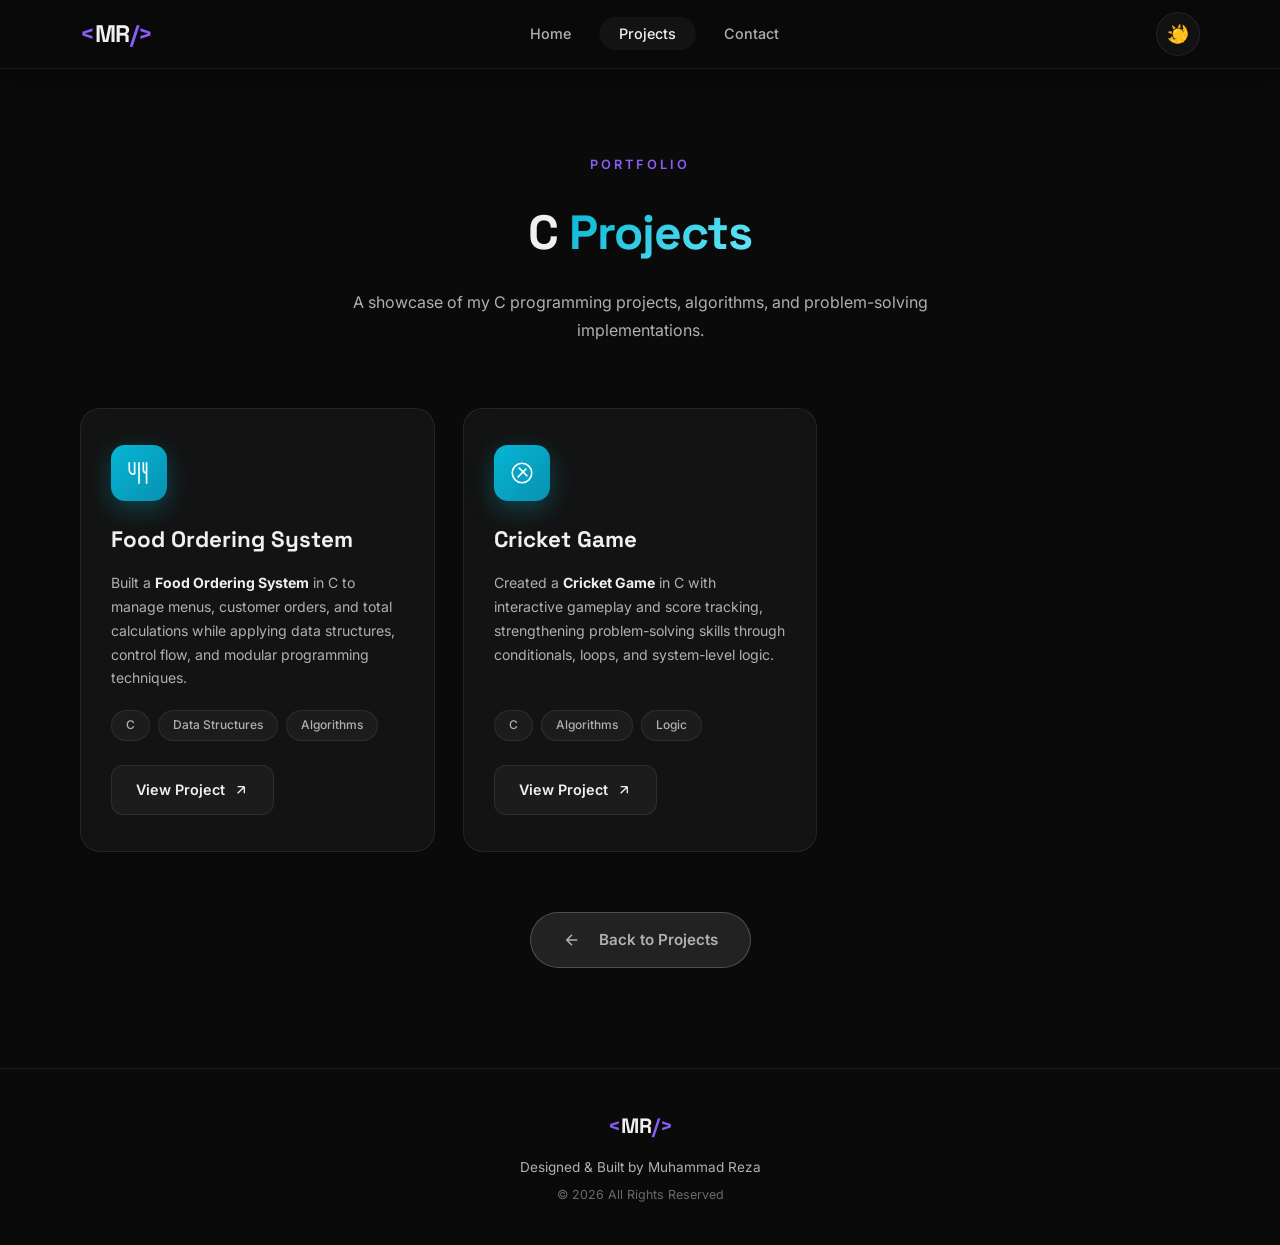
==== c.html @ f2680015 "Add Java language page and update existing references Replit-Commit-Author: Agent" ====
<!DOCTYPE html>
<html lang="en">
<head>
    <meta charset="UTF-8">
    <meta name="viewport" content="width=device-width, initial-scale=1.0">
    <title>C Language Projects | Muhammad Reza</title>
    <link rel="preconnect" href="https://fonts.googleapis.com">
    <link rel="preconnect" href="https://fonts.gstatic.com" crossorigin>
    <link href="https://fonts.googleapis.com/css2?family=Inter:wght@300;400;500;600;700;800;900&family=Space+Grotesk:wght@400;500;600;700&display=swap" rel="stylesheet">
    <link rel="stylesheet" href="style.css">
</head>
<body>
    <div class="particles" id="particles"></div>

    <nav class="navbar scrolled" id="navbar">
        <div class="nav-container">
            <a href="index.html" class="nav-logo">
                <span class="logo-bracket">&lt;</span>MR<span class="logo-bracket">/&gt;</span>
            </a>
            <ul class="nav-links">
                <li><a href="index.html#home" class="nav-link">Home</a></li>
                <li><a href="index.html#projects" class="nav-link active">Projects</a></li>
                <li><a href="index.html#contact" class="nav-link">Contact</a></li>
            </ul>
            <button class="theme-toggle" id="themeToggle" aria-label="Toggle dark mode">
                <span class="theme-icon moon">🌙</span>
                <span class="theme-icon sun">☀️</span>
            </button>
        </div>
    </nav>

    <section class="projects" style="padding-top: 150px; min-height: calc(100vh - 120px);">
        <div class="projects-container">
            <div class="section-header">
                <span class="section-tag">Portfolio</span>
                <h2 class="section-title">C <span class="text-gradient" style="background: linear-gradient(135deg, var(--cyan), #67e8f9); -webkit-background-clip: text; -webkit-text-fill-color: transparent;">Projects</span></h2>
                <p class="section-subtitle">A showcase of my C programming projects, algorithms, and problem-solving implementations.</p>
            </div>

            <div class="projects-grid">
                <div class="project-card glass-card reveal" id="project-food-ordering">
                    <div class="card-glow card-glow-cyan"></div>
                    <div class="project-icon-wrapper cyan-gradient">
                        <svg viewBox="0 0 24 24" fill="none" stroke="currentColor" stroke-width="1.5">
                            <path d="M3 2v7a4 4 0 0 0 4 4h1"/>
                            <path d="M8 2v11"/>
                            <path d="M12 2v20"/>
                            <path d="M19 2v20"/>
                            <path d="M16 2v7a3 3 0 0 0 3 3"/>
                        </svg>
                    </div>
                    <h3 class="project-title">Food Ordering System</h3>
                    <p class="project-description">Built a <strong>Food Ordering System</strong> in C to manage menus, customer orders, and total calculations while applying data structures, control flow, and modular programming techniques.</p>
                    <div class="project-tags">
                        <span>C</span>
                        <span>Data Structures</span>
                        <span>Algorithms</span>
                    </div>
                    <a href="#" class="project-cta">
                        <span>View Project</span>
                        <svg viewBox="0 0 24 24" fill="none" stroke="currentColor" stroke-width="2">
                            <path d="M7 17L17 7M17 7H7M17 7v10"/>
                        </svg>
                    </a>
                </div>

                <div class="project-card glass-card reveal" id="project-cricket-game">
                    <div class="card-glow card-glow-cyan"></div>
                    <div class="project-icon-wrapper cyan-gradient">
                        <svg viewBox="0 0 24 24" fill="none" stroke="currentColor" stroke-width="1.5">
                            <circle cx="12" cy="12" r="9"/>
                            <path d="M8 16l8-8M9 7l8 8"/>
                        </svg>
                    </div>
                    <h3 class="project-title">Cricket Game</h3>
                    <p class="project-description">Created a <strong>Cricket Game</strong> in C with interactive gameplay and score tracking, strengthening problem-solving skills through conditionals, loops, and system-level logic.</p>
                    <div class="project-tags">
                        <span>C</span>
                        <span>Algorithms</span>
                        <span>Logic</span>
                    </div>
                    <a href="#" class="project-cta">
                        <span>View Project</span>
                        <svg viewBox="0 0 24 24" fill="none" stroke="currentColor" stroke-width="2">
                            <path d="M7 17L17 7M17 7H7M17 7v10"/>
                        </svg>
                    </a>
                </div>
            </div>

            <div style="text-align: center; margin-top: 60px;">
                <a href="index.html#projects" class="btn btn-primary" style="background: rgba(255,255,255,0.1); box-shadow: none; border: 1px solid rgba(255,255,255,0.2); color: var(--white);">
                    <svg viewBox="0 0 24 24" fill="none" stroke="currentColor" stroke-width="2" style="transform: rotate(180deg); margin-right: 8px;">
                        <path d="M5 12h14M12 5l7 7-7 7"/>
                    </svg>
                    <span>Back to Projects</span>
                </a>
            </div>
        </div>
    </section>

    <footer class="footer">
        <div class="footer-container">
            <div class="footer-logo">
                <span class="logo-bracket">&lt;</span>MR<span class="logo-bracket">/&gt;</span>
            </div>
            <p class="footer-text">Designed & Built by Muhammad Reza</p>
            <p class="footer-copy">&copy; 2026 All Rights Reserved</p>
        </div>
    </footer>

    <script src="script.js"></script>
</body>
</html>
---- style.css ----
/* ===== RESET & BASE ===== */
*, *::before, *::after { margin: 0; padding: 0; box-sizing: border-box; }

/* ===== DARK THEME (default) ===== */
:root,
[data-theme="dark"] {
    --bg: #0a0a0a;
    --bg-2: #111111;
    --bg-3: #1a1a1a;
    --border: rgba(255, 255, 255, 0.08);
    --border-hover: rgba(255, 255, 255, 0.16);
    --text: #f0f0f0;
    --text-muted: #b0b0b0;
    --text-dim: #6a6a6a;
    --glass-bg: rgba(255, 255, 255, 0.04);
    --glass-hover: rgba(255, 255, 255, 0.08);
    --purple: #8b5cf6;
    --purple-glow: rgba(139, 92, 246, 0.3);
    --orange: #f97316;
    --orange-glow: rgba(249, 115, 22, 0.3);
    --cyan: #06b6d4;
    --cyan-glow: rgba(6, 182, 212, 0.3);
    --shadow: rgba(0, 0, 0, 0.5);
    --particle-color: rgba(255, 255, 255, 0.06);
    --nav-bg: rgba(10, 10, 10, 0.88);
}

/* ===== LIGHT THEME ===== */
[data-theme="light"] {
    --bg: #f5f5f7;
    --bg-2: #ffffff;
    --bg-3: #ebebeb;
    --border: rgba(0, 0, 0, 0.08);
    --border-hover: rgba(0, 0, 0, 0.16);
    --text: #111111;
    --text-muted: #555555;
    --text-dim: #999999;
    --glass-bg: rgba(255, 255, 255, 0.7);
    --glass-hover: rgba(255, 255, 255, 0.9);
    --purple: #7c3aed;
    --purple-glow: rgba(124, 58, 237, 0.2);
    --orange: #ea580c;
    --orange-glow: rgba(234, 88, 12, 0.2);
    --cyan: #0891b2;
    --cyan-glow: rgba(8, 145, 178, 0.2);
    --shadow: rgba(0, 0, 0, 0.12);
    --particle-color: rgba(0, 0, 0, 0.04);
    --nav-bg: rgba(245, 245, 247, 0.88);
}

--font-main: 'Inter', sans-serif;
--font-display: 'Space Grotesk', sans-serif;

html { scroll-behavior: smooth; scroll-padding-top: 80px; }

body {
    font-family: 'Inter', sans-serif;
    background: var(--bg);
    color: var(--text-muted);
    line-height: 1.7;
    overflow-x: hidden;
    transition: background 0.4s ease, color 0.4s ease;
}

/* ===== PARTICLES ===== */
.particles {
    position: fixed; inset: 0;
    z-index: 0; pointer-events: none;
    overflow: hidden;
}

.particle {
    position: absolute;
    border-radius: 50%;
    background: var(--particle-color);
    animation: floatParticle linear infinite;
}

@keyframes floatParticle {
    0% { transform: translateY(100vh) rotate(0deg); opacity: 0; }
    10% { opacity: 1; }
    90% { opacity: 1; }
    100% { transform: translateY(-10vh) rotate(360deg); opacity: 0; }
}

/* ===== NAVBAR ===== */
.navbar {
    position: fixed; top: 0; left: 0; right: 0;
    z-index: 1000;
    padding: 20px 0;
    transition: all 0.4s ease;
    backdrop-filter: blur(0px);
}

.navbar.scrolled {
    padding: 12px 0;
    background: var(--nav-bg);
    backdrop-filter: blur(24px);
    border-bottom: 1px solid var(--border);
    box-shadow: 0 4px 30px var(--shadow);
}

.nav-container {
    max-width: 1200px; margin: 0 auto;
    padding: 0 40px;
    display: flex; justify-content: space-between; align-items: center;
}

.nav-logo {
    font-family: 'Space Grotesk', sans-serif;
    font-size: 1.5rem; font-weight: 700;
    color: var(--text);
    text-decoration: none;
    letter-spacing: -0.5px;
    transition: opacity 0.2s ease;
}
.nav-logo:hover { opacity: 0.8; }

.logo-bracket { color: var(--purple); }

.nav-links {
    display: flex; gap: 8px;
    list-style: none;
}

.nav-link {
    color: var(--text-muted);
    text-decoration: none;
    font-size: 0.9rem; font-weight: 500;
    padding: 8px 20px;
    border-radius: 100px;
    transition: all 0.3s ease;
}

.nav-link:hover, .nav-link.active {
    color: var(--text);
    background: var(--glass-bg);
}

/* ===== THEME TOGGLE ===== */
.theme-toggle {
    width: 44px; height: 44px;
    border-radius: 50%;
    border: 1px solid var(--border);
    background: var(--glass-bg);
    cursor: pointer;
    display: flex; align-items: center; justify-content: center;
    font-size: 1.1rem;
    transition: all 0.3s ease;
    position: relative;
    overflow: hidden;
    backdrop-filter: blur(8px);
}

.theme-toggle:hover {
    background: var(--glass-hover);
    border-color: var(--border-hover);
    transform: rotate(15deg) scale(1.1);
}

.theme-icon {
    position: absolute;
    transition: all 0.4s cubic-bezier(0.4, 0, 0.2, 1);
}

[data-theme="dark"] .moon { opacity: 1; transform: translateY(0); }
[data-theme="dark"] .sun  { opacity: 0; transform: translateY(20px); }
[data-theme="light"] .moon { opacity: 0; transform: translateY(-20px); }
[data-theme="light"] .sun  { opacity: 1; transform: translateY(0); }

/* ===== GLASS CARD ===== */
.glass-card {
    background: var(--glass-bg);
    border: 1px solid var(--border);
    border-radius: 16px;
    backdrop-filter: blur(12px);
    transition: all 0.4s cubic-bezier(0.4, 0, 0.2, 1);
}

.glass-card:hover {
    background: var(--glass-hover);
    border-color: var(--border-hover);
    transform: translateY(-6px);
    box-shadow: 0 24px 60px var(--shadow);
}

/* ===== HERO SECTION ===== */
.hero {
    min-height: 100vh;
    display: flex; align-items: center;
    position: relative; z-index: 1;
    padding: 120px 0 80px;
}

.hero-container {
    max-width: 1200px; margin: 0 auto;
    padding: 0 40px;
    display: grid;
    grid-template-columns: 1.2fr 0.8fr;
    gap: 120px; align-items: center;
}

.hero-content {
    margin-left: 30px;
    margin-right: 60px;
    padding-right: 10px;
}

/* Hero Badge */
.hero-badge {
    display: inline-flex; align-items: center; gap: 10px;
    padding: 8px 18px 8px 12px;
    border-radius: 100px;
    background: rgba(139, 92, 246, 0.1);
    border: 1px solid rgba(139, 92, 246, 0.25);
    font-size: 0.8rem; font-weight: 500;
    color: var(--purple);
    margin-bottom: 32px;
    animation: fadeInUp 0.8s ease;
}

.badge-dot {
    width: 8px; height: 8px;
    border-radius: 50%;
    background: #22c55e;
    box-shadow: 0 0 12px rgba(34, 197, 94, 0.6);
    animation: pulse 2s infinite;
}

@keyframes pulse {
    0%, 100% { opacity: 1; transform: scale(1); }
    50% { opacity: 0.6; transform: scale(1.3); }
}

/* Hero Name */
.hero-name {
    font-family: 'Space Grotesk', sans-serif;
    font-size: clamp(3rem, 6vw, 5rem);
    font-weight: 800;
    line-height: 1.05;
    letter-spacing: -2px;
    margin-bottom: 20px;
}

.name-line { display: block; color: var(--text); animation: fadeInUp 0.8s ease 0.1s both; }

.name-highlight {
    background: linear-gradient(135deg, var(--purple), var(--cyan));
    -webkit-background-clip: text;
    -webkit-text-fill-color: transparent;
    background-clip: text;
    animation: fadeInUp 0.8s ease 0.2s both;
}

/* Hero Titles */
.hero-titles {
    display: flex; align-items: center; gap: 16px;
    margin-bottom: 24px;
    animation: fadeInUp 0.8s ease 0.3s both;
}

.title-tag {
    font-size: 1.1rem; font-weight: 500;
    color: var(--text-muted);
}

.title-divider {
    color: var(--text-dim);
    font-weight: 300;
}

/* Hero Tagline */
.hero-tagline {
    font-size: 1.05rem;
    color: var(--text-muted);
    line-height: 1.75;
    margin-bottom: 24px;
    max-width: 520px;
    animation: fadeInUp 0.8s ease 0.35s both;
}

.tagline-highlight {
    color: var(--purple);
    font-weight: 600;
}

/* University */
.hero-university {
    display: inline-flex; align-items: center; gap: 10px;
    font-size: 0.95rem; font-weight: 500;
    color: var(--text-muted);
    margin-bottom: 36px;
    animation: fadeInUp 0.8s ease 0.4s both;
}

.uni-icon { width: 20px; height: 20px; color: var(--purple); }

/* Hero CTA */
.hero-cta {
    display: flex; align-items: center; gap: 16px;
    flex-wrap: wrap;
    animation: fadeInUp 0.8s ease 0.5s both;
    margin-bottom: 40px;
}

.btn {
    display: inline-flex; align-items: center; gap: 10px;
    padding: 14px 32px;
    border-radius: 100px;
    font-family: 'Inter', sans-serif;
    font-size: 0.95rem; font-weight: 600;
    text-decoration: none;
    cursor: pointer;
    transition: all 0.3s ease;
    position: relative;
    overflow: hidden;
}

.btn svg { width: 18px; height: 18px; transition: transform 0.3s ease; }
.btn:hover svg { transform: translateX(4px); }

.btn-primary {
    background: linear-gradient(135deg, var(--purple), #6d28d9);
    color: #ffffff;
    box-shadow: 0 8px 30px var(--purple-glow);
}

.btn-primary:hover {
    box-shadow: 0 12px 40px rgba(139, 92, 246, 0.5);
    transform: translateY(-2px);
}

.btn-secondary {
    background: var(--glass-bg);
    border: 1px solid var(--border);
    color: var(--text);
    backdrop-filter: blur(8px);
}

.btn-secondary:hover {
    background: var(--glass-hover);
    border-color: var(--border-hover);
    transform: translateY(-2px);
}

/* Ripple */
.btn .ripple, .project-cta .ripple {
    position: absolute;
    border-radius: 50%;
    width: 8px; height: 8px;
    background: rgba(255, 255, 255, 0.35);
    transform: translate(-50%, -50%) scale(0);
    animation: rippleAnim 0.6s linear;
    pointer-events: none;
}

@keyframes rippleAnim {
    to { transform: translate(-50%, -50%) scale(30); opacity: 0; }
}

/* Hero Stats */
.hero-stats {
    display: flex; align-items: center; gap: 28px;
    animation: fadeInUp 0.8s ease 0.6s both;
}

.stat-item {
    display: flex; flex-direction: column; align-items: center; gap: 2px;
}

.stat-number {
    font-family: 'Space Grotesk', sans-serif;
    font-size: 1.6rem; font-weight: 800;
    color: var(--text);
    line-height: 1;
}

.stat-label {
    font-size: 0.75rem; font-weight: 500;
    color: var(--text-dim);
    text-transform: uppercase;
    letter-spacing: 1px;
}

.stat-divider {
    width: 1px; height: 36px;
    background: var(--border);
}

/* ===== HERO VISUAL ===== */
.hero-visual {
    display: flex; justify-content: center; align-items: center;
    animation: fadeInUp 1s ease 0.4s both;
}

.visual-3d-card {
    width: 340px; height: 400px;
    perspective: 1000px;
}

.card-inner {
    width: 100%; height: 100%;
    background: linear-gradient(145deg, rgba(255, 255, 255, 0.06), rgba(255, 255, 255, 0.02));
    border: 1px solid var(--border);
    border-radius: 24px;
    backdrop-filter: blur(20px);
    display: flex; flex-direction: column;
    align-items: center; justify-content: center;
    gap: 30px;
    position: relative; overflow: hidden;
    transform-style: preserve-3d;
    transition: transform 0.4s ease;
    box-shadow: 0 30px 80px var(--shadow), inset 0 1px 0 rgba(255, 255, 255, 0.1);
}

/* Floating Shapes */
.floating-shapes { position: absolute; inset: 0; pointer-events: none; }

.shape {
    position: absolute; border-radius: 50%;
    filter: blur(40px); opacity: 0.4;
}

.shape-1 { width: 120px; height: 120px; background: var(--purple); top: -20px; right: -20px; animation: float1 6s ease-in-out infinite; }
.shape-2 { width: 80px; height: 80px; background: var(--cyan); bottom: 20px; left: -10px; animation: float2 8s ease-in-out infinite; }
.shape-3 { width: 60px; height: 60px; background: var(--orange); top: 50%; right: 10%; animation: float3 7s ease-in-out infinite; }
.shape-4 { width: 100px; height: 100px; background: var(--purple); bottom: -20px; right: 30%; animation: float1 9s ease-in-out infinite reverse; }

@keyframes float1 {
    0%, 100% { transform: translate(0, 0) scale(1); }
    50% { transform: translate(-20px, 20px) scale(1.1); }
}
@keyframes float2 {
    0%, 100% { transform: translate(0, 0); }
    50% { transform: translate(15px, -15px); }
}
@keyframes float3 {
    0%, 100% { transform: translate(0, 0) rotate(0deg); }
    50% { transform: translate(-10px, 10px) rotate(180deg); }
}

/* Avatar */
.avatar-container {
    position: relative; z-index: 2;
    width: 120px; height: 120px;
}

.avatar-ring {
    position: absolute; inset: -6px;
    border-radius: 50%;
    border: 2px solid transparent;
    background: linear-gradient(135deg, var(--purple), var(--cyan)) border-box;
    -webkit-mask: linear-gradient(#fff 0 0) padding-box, linear-gradient(#fff 0 0);
    mask: linear-gradient(#fff 0 0) padding-box, linear-gradient(#fff 0 0);
    -webkit-mask-composite: xor;
    mask-composite: exclude;
    animation: spinRing 8s linear infinite;
}

@keyframes spinRing { to { transform: rotate(360deg); } }

.avatar-image {
    width: 100%; height: 100%;
    border-radius: 50%;
    object-fit: cover;
    box-shadow: 0 10px 40px var(--shadow);
    position: relative; z-index: 1;
}

/* Tech Stack Pills */
.tech-stack {
    display: flex; flex-wrap: wrap; gap: 8px;
    justify-content: center;
    position: relative; z-index: 2;
}

.tech-pill {
    padding: 6px 16px;
    border-radius: 100px;
    background: var(--glass-bg);
    border: 1px solid var(--border);
    font-size: 0.78rem; font-weight: 500;
    color: var(--text-muted);
    transition: all 0.3s ease;
}

.tech-pill:hover {
    background: var(--glass-hover);
    border-color: var(--purple);
    color: var(--purple);
    transform: translateY(-2px);
}

/* Scroll Indicator */
.scroll-indicator {
    position: absolute;
    bottom: 30px; left: 50%;
    transform: translateX(-50%);
    display: flex; flex-direction: column; align-items: center; gap: 8px;
    animation: fadeInUp 1s ease 1s both;
}

.scroll-indicator span {
    font-size: 0.7rem; font-weight: 500;
    color: var(--text-dim);
    text-transform: uppercase;
    letter-spacing: 2px;
}

.scroll-line {
    width: 1px; height: 40px;
    background: linear-gradient(to bottom, var(--text-dim), transparent);
    animation: scrollBounce 2s ease-in-out infinite;
}

@keyframes scrollBounce {
    0%, 100% { transform: scaleY(1); opacity: 1; }
    50% { transform: scaleY(0.5); opacity: 0.3; }
}

/* ===== ABOUT SECTION ===== */
.about {
    position: relative; z-index: 1;
    padding: 120px 0 100px;
    background: linear-gradient(180deg, transparent, rgba(139, 92, 246, 0.03), transparent);
}

.about-container {
    max-width: 1200px; margin: 0 auto;
    padding: 0 40px;
}

.about-grid {
    display: grid;
    grid-template-columns: repeat(2, 1fr);
    gap: 24px;
    margin-bottom: 48px;
}

.about-card {
    padding: 32px;
    border-radius: 20px;
    transition: all 0.4s cubic-bezier(0.4, 0, 0.2, 1);
}

.about-card:hover {
    transform: translateY(-6px);
    box-shadow: 0 24px 60px var(--shadow);
    border-color: rgba(139, 92, 246, 0.2);
}

.about-card-icon {
    font-size: 2rem;
    margin-bottom: 16px;
    display: block;
}

.about-card h3 {
    font-family: 'Space Grotesk', sans-serif;
    font-size: 1.15rem; font-weight: 700;
    color: var(--text);
    margin-bottom: 12px;
}

.about-card p {
    font-size: 0.9rem;
    color: var(--text-muted);
    line-height: 1.75;
}

.about-card p strong {
    color: var(--text);
    font-weight: 600;
}

/* Skills Strip */
.skills-strip {
    display: flex; flex-direction: column; gap: 36px;
    padding: 24px 32px;
    border-radius: 16px;
    background: var(--glass-bg);
    border: 1px solid var(--border);
}

.skills-strip-top {
    display: flex; align-items: center; gap: 20px;
    flex-wrap: wrap;
}

.skills-label {
    font-size: 0.8rem; font-weight: 600;
    text-transform: uppercase;
    letter-spacing: 2px;
    color: var(--text-dim);
    white-space: nowrap;
}

.skills-list {
    display: flex; flex-wrap: wrap; gap: 10px;
}

/* ===== LOGO LOOP ===== */
.skills-logo-loop {
    width: 100%;
    margin-top: 4px;
    padding: 30px 30px;
}

.logoloop {
    position: relative;
    overflow: hidden;
    width: 100%;
    --logoloop-gap: 90px;
    --logoloop-fade-color: #151415;
}

[data-theme="light"] .logoloop {
    --logoloop-fade-color: #ffffff;
}

.logoloop__track {
    display: flex;
    width: max-content;
    will-change: transform;
    user-select: none;
    animation: logoloop-scroll 22s linear infinite;
}

.logoloop__track.paused {
    animation-play-state: paused;
}

.logoloop__list {
    display: flex;
    align-items: center;
    list-style: none;
    padding: 20px;
    margin: 0;
}

.logoloop__item {
    flex: 0 0 auto;
    margin-right: var(--logoloop-gap);
}

.logoloop__item:last-child {
    margin-right: var(--logoloop-gap);
}

.logoloop-logo {
    display: flex;
    align-items: center;
    justify-content: center;
    transition: transform 0.3s cubic-bezier(0.4, 0, 0.2, 1);
    cursor: default;
}

.logoloop-logo img {
    height: 50px;
    width: 50px;
    object-fit: contain;
    display: block;
    pointer-events: none;
    transition: transform 0.3s cubic-bezier(0.4, 0, 0.2, 1),
                filter 0.3s ease;
}

.logoloop__item:hover .logoloop-logo {
    transform: translateY(-3px);
}

.logoloop__item:hover .logoloop-logo img {
    transform: scale(1.15);
}

.logoloop-logo--github img {
    filter: invert(1) brightness(1.8);
}

[data-theme="light"] .logoloop-logo--github img {
    filter: none;
}

.logoloop--fade::before,
.logoloop--fade::after {
    content: '';
    position: absolute;
    top: 0; bottom: 0;
    width: clamp(24px, 8%, 80px);
    pointer-events: none;
    z-index: 10;
}

.logoloop--fade::before {
    left: 0;
    background: linear-gradient(to right, var(--logoloop-fade-color) 0%, transparent 100%);
}

.logoloop--fade::after {
    right: 0;
    background: linear-gradient(to left, var(--logoloop-fade-color) 0%, transparent 100%);
}

@keyframes logoloop-scroll {
    from { transform: translateX(0); }
    to   { transform: translateX(-50%); }
}

@media (prefers-reduced-motion: reduce) {
    .logoloop__track { animation: none !important; }
}

.skill-badge {
    padding: 6px 18px;
    border-radius: 100px;
    font-size: 0.8rem; font-weight: 500;
    transition: all 0.3s ease;
}

.skill-badge:hover { transform: translateY(-2px) scale(1.05); }

.skill-badge.purple {
    background: rgba(139, 92, 246, 0.12);
    border: 1px solid rgba(139, 92, 246, 0.25);
    color: var(--purple);
}

.skill-badge.orange {
    background: rgba(249, 115, 22, 0.1);
    border: 1px solid rgba(249, 115, 22, 0.25);
    color: var(--orange);
}

.skill-badge.cyan {
    background: rgba(6, 182, 212, 0.1);
    border: 1px solid rgba(6, 182, 212, 0.25);
    color: var(--cyan);
}

/* ===== PROJECTS SECTION ===== */
.projects {
    position: relative; z-index: 1;
    padding: 120px 0 100px;
}

.projects-container {
    max-width: 1200px; margin: 0 auto;
    padding: 0 40px;
}

.section-header {
    text-align: center;
    margin-bottom: 64px;
}

.section-tag {
    display: inline-block;
    font-size: 0.8rem; font-weight: 600;
    text-transform: uppercase;
    letter-spacing: 3px;
    color: var(--purple);
    margin-bottom: 16px;
}

.section-title {
    font-family: 'Space Grotesk', sans-serif;
    font-size: clamp(2rem, 4vw, 3rem);
    font-weight: 800;
    color: var(--text);
    letter-spacing: -1px;
    margin-bottom: 16px;
}

.text-gradient {
    background: linear-gradient(135deg, var(--purple), var(--cyan));
    -webkit-background-clip: text;
    -webkit-text-fill-color: transparent;
    background-clip: text;
}

.section-subtitle {
    max-width: 600px; margin: 0 auto;
    font-size: 1rem; color: var(--text-muted);
    line-height: 1.7;
}

/* Project Cards Grid */
.projects-grid {
    display: grid;
    grid-template-columns: repeat(3, 1fr);
    gap: 28px;
}

.project-card {
    padding: 36px 30px;
    border-radius: 20px;
    position: relative;
    overflow: hidden;
    display: flex; flex-direction: column;
    transition: all 0.5s cubic-bezier(0.4, 0, 0.2, 1);
}

.project-card:hover {
    transform: translateY(-10px) scale(1.02);
    box-shadow: 0 30px 80px var(--shadow);
}

.card-glow {
    position: absolute;
    width: 200px; height: 200px;
    border-radius: 50%;
    filter: blur(80px);
    opacity: 0;
    transition: opacity 0.5s ease;
    pointer-events: none;
}

.project-card:hover .card-glow { opacity: 1; }

.card-glow-purple { background: var(--purple-glow); top: -60px; right: -60px; }
.card-glow-orange { background: var(--orange-glow); top: -60px; right: -60px; }
.card-glow-cyan { background: var(--cyan-glow); top: -60px; right: -60px; }

.project-icon-wrapper {
    width: 56px; height: 56px;
    border-radius: 14px;
    display: flex; align-items: center; justify-content: center;
    margin-bottom: 20px;
    position: relative; z-index: 1;
    transition: transform 0.3s ease;
}

.project-card:hover .project-icon-wrapper { transform: scale(1.1) rotate(-3deg); }

.project-icon-wrapper svg { width: 26px; height: 26px; color: #ffffff; }

.purple-gradient { background: linear-gradient(135deg, var(--purple), #6d28d9); box-shadow: 0 8px 24px var(--purple-glow); }
.orange-gradient { background: linear-gradient(135deg, var(--orange), #ea580c); box-shadow: 0 8px 24px var(--orange-glow); }
.cyan-gradient { background: linear-gradient(135deg, var(--cyan), #0891b2); box-shadow: 0 8px 24px var(--cyan-glow); }

.project-number {
    font-family: 'Space Grotesk', sans-serif;
    font-size: 4rem; font-weight: 800;
    color: rgba(255, 255, 255, 0.03);
    position: absolute;
    top: 16px; right: 24px;
    line-height: 1;
    transition: color 0.4s ease;
}

[data-theme="light"] .project-number { color: rgba(0, 0, 0, 0.04); }

.project-card:hover .project-number { color: rgba(255, 255, 255, 0.06); }
[data-theme="light"] .project-card:hover .project-number { color: rgba(0, 0, 0, 0.07); }

.project-title {
    font-family: 'Space Grotesk', sans-serif;
    font-size: 1.4rem; font-weight: 700;
    color: var(--text);
    margin-bottom: 12px;
    position: relative; z-index: 1;
}

.project-description {
    font-size: 0.88rem;
    color: var(--text-muted);
    line-height: 1.7;
    margin-bottom: 20px;
    flex: 1;
    position: relative; z-index: 1;
}

.project-description strong { color: var(--text); }

.project-tags {
    display: flex; flex-wrap: wrap; gap: 8px;
    margin-bottom: 24px;
    position: relative; z-index: 1;
}

.project-tags span {
    padding: 4px 14px;
    border-radius: 100px;
    font-size: 0.75rem; font-weight: 500;
    background: var(--glass-bg);
    border: 1px solid var(--border);
    color: var(--text-muted);
    transition: all 0.2s ease;
}

.project-card:hover .project-tags span {
    border-color: var(--border-hover);
}

.project-cta {
    display: inline-flex; align-items: center; gap: 8px;
    font-size: 0.9rem; font-weight: 600;
    text-decoration: none;
    padding: 12px 24px;
    border-radius: 12px;
    background: var(--glass-bg);
    border: 1px solid var(--border);
    color: var(--text);
    transition: all 0.3s ease;
    position: relative; z-index: 1;
    align-self: flex-start;
    overflow: hidden;
}

.project-cta svg { width: 16px; height: 16px; transition: transform 0.3s ease; }

.project-cta:hover {
    background: var(--glass-hover);
    border-color: var(--border-hover);
    transform: translateX(4px);
}

.project-cta:hover svg { transform: translate(3px, -3px); }

#project-uiux .project-cta:hover { border-color: rgba(139, 92, 246, 0.5); box-shadow: 0 4px 20px var(--purple-glow); }
#project-java .project-cta:hover { border-color: rgba(249, 115, 22, 0.5); box-shadow: 0 4px 20px var(--orange-glow); }
#project-web .project-cta:hover { border-color: rgba(6, 182, 212, 0.5); box-shadow: 0 4px 20px var(--cyan-glow); }

/* ===== CONTACT SECTION ===== */
.contact {
    position: relative; z-index: 1;
    padding: 100px 0;
    background: linear-gradient(180deg, transparent, rgba(139, 92, 246, 0.03), transparent);
}

.contact-container {
    max-width: 1200px; margin: 0 auto;
    padding: 0 40px;
}

.contact-grid {
    display: grid;
    grid-template-columns: repeat(3, 1fr);
    gap: 24px;
}

.contact-card {
    display: flex;
    align-items: center;
    gap: 20px;
    padding: 28px;
    text-decoration: none;
    color: var(--text-muted);
    transition: all 0.4s cubic-bezier(0.4, 0, 0.2, 1);
}

.contact-card:hover {
    transform: translateY(-6px);
    box-shadow: 0 20px 50px var(--shadow);
}

.contact-icon {
    width: 52px; height: 52px;
    border-radius: 14px;
    display: flex; align-items: center; justify-content: center;
    background: var(--glass-bg);
    border: 1px solid var(--border);
    transition: all 0.3s ease;
    flex-shrink: 0;
}

.contact-icon svg { width: 24px; height: 24px; }

.contact-info h3 {
    font-family: 'Space Grotesk', sans-serif;
    font-size: 1.1rem;
    color: var(--text);
    margin-bottom: 4px;
}

.contact-info p {
    font-size: 0.85rem;
    color: var(--text-muted);
}

.contact-arrow {
    margin-left: auto;
    display: flex;
    align-items: center;
    color: var(--text-dim);
    transition: all 0.3s ease;
}

.contact-arrow svg {
    width: 28px; height: 28px;
    transition: transform 0.3s ease;
}

.contact-card:hover .contact-arrow { color: var(--text-muted); }
.contact-card:hover .contact-arrow svg { transform: translate(3px, -3px); }

.contact-card:hover .linkedin {
    background: rgba(10, 102, 194, 0.18);
    border-color: rgba(10, 102, 194, 0.3);
    color: #0e87ff;
    box-shadow: 0 4px 15px rgba(10, 102, 194, 0.2);
}

.contact-card:hover .gmail {
    background: rgba(234, 67, 53, 0.18);
    border-color: rgba(234, 67, 53, 0.3);
    color: #f11400;
    box-shadow: 0 4px 15px rgba(234, 67, 53, 0.2);
}

.contact-card:hover .github {
    background: rgba(139, 92, 246, 0.15);
    border-color: rgba(139, 92, 246, 0.3);
    color: var(--purple);
    box-shadow: 0 4px 15px var(--purple-glow);
}

/* ===== FOOTER ===== */
.footer {
    position: relative; z-index: 1;
    padding: 40px 0;
    border-top: 1px solid var(--border);
}

.footer-container {
    max-width: 1200px; margin: 0 auto;
    padding: 0 40px;
    text-align: center;
}

.footer-logo {
    font-family: 'Space Grotesk', sans-serif;
    font-size: 1.3rem; font-weight: 700;
    color: var(--text);
    margin-bottom: 12px;
}

.footer-text { font-size: 0.85rem; color: var(--text-muted); margin-bottom: 4px; }
.footer-copy { font-size: 0.78rem; color: var(--text-dim); }

/* ===== TEXT TYPE ===== */
.text-type-heading {
    height: 2.3em;
    line-height: 1.1;
    overflow: hidden;
}

.text-type__content {
    display: inline;
    background: linear-gradient(135deg, #ffffff 0%, var(--purple) 100%);
    -webkit-background-clip: text;
    -webkit-text-fill-color: transparent;
    background-clip: text;
}

.text-type__cursor {
    display: inline;
    margin-left: 1px;
    color: var(--purple);
    font-weight: 300;
    animation: cursorBlink 0.9s ease-in-out infinite;
    -webkit-text-fill-color: var(--purple);
}

@keyframes cursorBlink {
    0%, 100% { opacity: 1; }
    50%       { opacity: 0; }
}

@media (max-width: 768px) {
    .text-type-heading { height: 2.5em; }
}

@media (max-width: 480px) {
    .text-type-heading { height: 3em; }
}

/* ===== PROFILE CARD ===== */
.pc-card-wrapper {
  --pointer-x: 50%;
  --pointer-y: 50%;
  --pointer-from-center: 0;
  --pointer-from-top: 0.5;
  --pointer-from-left: 0.5;
  --card-opacity: 0;
  --rotate-x: 0deg;
  --rotate-y: 0deg;
  --background-x: 50%;
  --background-y: 50%;
  --behind-glow-color: rgba(125, 190, 255, 0.67);
  --behind-glow-size: 50%;
  --inner-gradient: linear-gradient(145deg,#60496e8c 0%,#71C4FF44 100%);
  --sunpillar-1: hsl(2, 100%, 73%);
  --sunpillar-2: hsl(53, 100%, 69%);
  --sunpillar-3: hsl(93, 100%, 69%);
  --sunpillar-4: hsl(176, 100%, 76%);
  --sunpillar-5: hsl(228, 100%, 74%);
  --sunpillar-6: hsl(283, 100%, 73%);
  --sunpillar-clr-1: var(--sunpillar-1);
  --sunpillar-clr-2: var(--sunpillar-2);
  --sunpillar-clr-3: var(--sunpillar-3);
  --sunpillar-clr-4: var(--sunpillar-4);
  --sunpillar-clr-5: var(--sunpillar-5);
  --sunpillar-clr-6: var(--sunpillar-6);
  --card-radius: 30px;
  perspective: 500px;
  transform: translate3d(0, 0, 0.1px);
  position: relative;
  touch-action: none;
}

.pc-behind {
  position: absolute;
  inset: 0;
  z-index: 0;
  pointer-events: none;
  background: radial-gradient(
    circle at var(--pointer-x) var(--pointer-y),
    var(--behind-glow-color) 0%,
    transparent var(--behind-glow-size)
  );
  filter: blur(50px) saturate(1.1);
  opacity: calc(0.8 * var(--card-opacity));
  transition: opacity 200ms ease;
}

.pc-card-wrapper:hover,
.pc-card-wrapper.active {
  --card-opacity: 1;
}

.pc-card {
  height: 80svh;
  max-height: 540px;
  display: grid;
  aspect-ratio: 0.718;
  border-radius: var(--card-radius);
  position: relative;
  background-blend-mode: color-dodge, normal, normal, normal;
  animation: pc-glow-bg 12s linear infinite;
  box-shadow: rgba(0,0,0,0.8) calc((var(--pointer-from-left) * 10px) - 3px)
    calc((var(--pointer-from-top) * 20px) - 6px) 20px -5px;
  transition: transform 1s ease;
  transform: translateZ(0) rotateX(0deg) rotateY(0deg);
  background: rgba(0,0,0,0.9);
  backface-visibility: hidden;
  overflow: hidden;
}

.pc-card:hover,
.pc-card-shell.active .pc-card {
  transition: none;
  transform: translateZ(0) rotateX(var(--rotate-y)) rotateY(var(--rotate-x));
}

.pc-card-shell.entering .pc-card {
  transition: transform 180ms ease-out;
}

.pc-card-shell {
  position: relative;
  z-index: 1;
}

.pc-card * {
  display: grid;
  grid-area: 1/-1;
  border-radius: var(--card-radius);
  pointer-events: none;
}

.pc-inside {
  inset: 0;
  position: absolute;
  background-image: var(--inner-gradient);
  background-color: rgba(0,0,0,0.9);
  transform: none;
}

.pc-shine {
  mask-image: var(--icon, none);
  mask-mode: luminance;
  mask-repeat: repeat;
  mask-size: 150%;
  mask-position: top calc(200% - (var(--background-y) * 5)) left calc(100% - var(--background-x));
  transition: filter 0.8s ease;
  filter: brightness(0.66) contrast(1.33) saturate(0.33) opacity(0.5);
  animation: pc-holo-bg 18s linear infinite;
  mix-blend-mode: color-dodge;
  --space: 5%;
  --angle: -45deg;
  transform: translate3d(0,0,1px);
  overflow: hidden;
  z-index: 3;
  background: transparent;
  background-size: cover;
  background-position: center;
  background-image:
    repeating-linear-gradient(
      0deg,
      var(--sunpillar-clr-1) calc(var(--space)*1),
      var(--sunpillar-clr-2) calc(var(--space)*2),
      var(--sunpillar-clr-3) calc(var(--space)*3),
      var(--sunpillar-clr-4) calc(var(--space)*4),
      var(--sunpillar-clr-5) calc(var(--space)*5),
      var(--sunpillar-clr-6) calc(var(--space)*6),
      var(--sunpillar-clr-1) calc(var(--space)*7)
    ),
    repeating-linear-gradient(
      var(--angle),
      #0e152e 0%,
      hsl(180,10%,60%) 3.8%,
      hsl(180,29%,66%) 4.5%,
      hsl(180,10%,60%) 5.2%,
      #0e152e 10%,
      #0e152e 12%
    ),
    radial-gradient(
      farthest-corner circle at var(--pointer-x) var(--pointer-y),
      hsla(0,0%,0%,0.1) 12%,
      hsla(0,0%,0%,0.15) 20%,
      hsla(0,0%,0%,0.25) 120%
    );
  background-position:
    0 var(--background-y),
    var(--background-x) var(--background-y),
    center;
  background-blend-mode: color, hard-light;
  background-size: 500% 500%, 300% 300%, 200% 200%;
  background-repeat: repeat;
}

.pc-shine::before,
.pc-shine::after {
  content: '';
  background-position: center;
  background-size: cover;
  grid-area: 1/1;
  opacity: 0;
  transition: opacity 0.8s ease;
}

.pc-card-shell.active .pc-shine {
  filter: brightness(0.5) contrast(1.2) saturate(0.3) opacity(0.7);
  animation-play-state: paused;
}

.pc-card-shell.active .pc-shine::before,
.pc-card-shell.active .pc-shine::after {
  opacity: 0.35;
}

.pc-shine::before {
  background-image:
    linear-gradient(45deg, var(--sunpillar-4), var(--sunpillar-5), var(--sunpillar-6), var(--sunpillar-1), var(--sunpillar-2), var(--sunpillar-3)),
    radial-gradient(circle at var(--pointer-x) var(--pointer-y), hsl(0,0%,70%) 0%, hsla(0,0%,30%,0.2) 90%);
  background-size: 250% 250%, 100% 100%;
  background-position: var(--pointer-x) var(--pointer-y), center;
  background-blend-mode: color-dodge;
  filter: brightness(calc(2 - var(--pointer-from-center))) contrast(calc(var(--pointer-from-center) + 2)) saturate(calc(0.5 + var(--pointer-from-center)));
  mix-blend-mode: luminosity;
}

.pc-shine::after {
  background-position: 0 var(--background-y), calc(var(--background-x)*0.4) calc(var(--background-y)*0.5), center;
  background-size: 200% 300%, 700% 700%, 100% 100%;
  mix-blend-mode: difference;
  filter: brightness(0.8) contrast(1.5);
}

.pc-glare {
  transform: translate3d(0,0,1.1px);
  overflow: hidden;
  background-image: radial-gradient(
    farthest-corner circle at var(--pointer-x) var(--pointer-y),
    hsl(248,25%,50%) 12%,
    hsla(207,40%,10%,0.6) 90%
  );
  mix-blend-mode: soft-light;
  filter: brightness(0.6) contrast(1.0);
  opacity: 0.5;
  z-index: 4;
}

.pc-avatar-content {
  overflow: visible;
  transform: translateZ(2px);
  backface-visibility: hidden;
}

.pc-avatar-content .avatar {
  width: 100%;
  position: absolute;
  left: 50%;
  transform-origin: 50% 100%;
  transform: translateX(calc(-50% + (var(--pointer-from-left) - 0.5) * 6px)) translateZ(0)
    scaleY(calc(1 + (var(--pointer-from-top) - 0.5) * 0.02))
    scaleX(calc(1 + (var(--pointer-from-left) - 0.5) * 0.01));
  bottom: -1px;
  backface-visibility: hidden;
  will-change: transform;
  transition: transform 120ms ease-out;
}

.pc-user-info {
  position: absolute;
  --ui-inset: 20px;
  --ui-radius-bias: 6px;
  bottom: var(--ui-inset);
  left: var(--ui-inset);
  right: var(--ui-inset);
  z-index: 2;
  display: flex;
  align-items: center;
  justify-content: space-between;
  background: rgba(255,255,255,0.1);
  backdrop-filter: blur(30px);
  border: 1px solid rgba(255,255,255,0.1);
  border-radius: calc(max(0px, var(--card-radius) - var(--ui-inset) + var(--ui-radius-bias)));
  padding: 12px 14px;
  pointer-events: auto;
}

.pc-user-details {
  display: flex;
  align-items: center;
  gap: 12px;
}

.pc-mini-avatar {
  width: 40px;
  height: 40px;
  border-radius: 50%;
  overflow: hidden;
  border: 1px solid rgba(255,255,255,0.1);
  flex-shrink: 0;
}

.pc-mini-avatar img {
  width: 100%;
  height: 100%;
  object-fit: cover;
  border-radius: 50%;
}

.pc-user-text {
  display: flex;
  align-items: flex-start;
  flex-direction: column;
  gap: 5px;
}

.pc-handle {
  font-size: 13px;
  font-weight: 500;
  color: rgba(255,255,255,0.9);
  line-height: 1;
}

.pc-status {
  font-size: 12px;
  color: rgba(255,255,255,0.6);
  line-height: 1;
}

.pc-contact-btn {
  background: rgba(255,255,255,0.08);
  border: 1px solid rgba(255,255,255,0.15);
  border-radius: 8px;
  padding: 10px 14px;
  font-size: 12px;
  font-weight: 600;
  color: rgba(255,255,255,0.9);
  cursor: pointer;
  transition: all 0.2s ease;
  backdrop-filter: blur(10px);
  pointer-events: auto;
  font-family: 'Inter', sans-serif;
}

.pc-contact-btn:hover {
  border-color: rgba(255,255,255,0.4);
  background: rgba(255,255,255,0.15);
  transform: translateY(-1px);
}

.pc-content:not(.pc-avatar-content) {
  max-height: 100%;
  overflow: hidden;
  text-align: center;
  position: relative;
  transform: translate3d(
    calc(var(--pointer-from-left) * -6px + 3px),
    calc(var(--pointer-from-top) * -6px + 3px),
    0.1px
  );
  z-index: 5;
  mix-blend-mode: luminosity;
}

.pc-details {
  width: 100%;
  position: absolute;
  top: 3em;
  display: flex;
  flex-direction: column;
}

.pc-details h3 {
  font-weight: 600;
  margin: 0;
  font-size: min(5svh, 3em);
  background-image: linear-gradient(to bottom, #fff, #6f6fbe);
  background-size: 1em 1.5em;
  -webkit-text-fill-color: transparent;
  background-clip: text;
  -webkit-background-clip: text;
}

.pc-details p {
  font-weight: 600;
  position: relative;
  top: -12px;
  white-space: nowrap;
  font-size: 16px;
  margin: 0 auto;
  width: min-content;
  background-image: linear-gradient(to bottom, #fff, #4a4ac0);
  background-size: 1em 1.5em;
  -webkit-text-fill-color: transparent;
  background-clip: text;
  -webkit-background-clip: text;
}

@keyframes pc-glow-bg {
  0%   { --bgrotate: 0deg; }
  100% { --bgrotate: 360deg; }
}

@keyframes pc-holo-bg {
  0%   { background-position: 0 var(--background-y), 0 0, center; }
  100% { background-position: 0 var(--background-y), 90% 90%, center; }
}

@media (max-width: 768px) {
  .pc-card { height: 70svh; max-height: 450px; }
  .pc-details { top: 2em; }
  .pc-details h3 { font-size: min(4svh, 2.5em); }
  .pc-details p { font-size: 14px; }
  .pc-user-info { --ui-inset: 15px; padding: 10px 12px; }
  .pc-mini-avatar { width: 32px; height: 32px; }
  .pc-user-details { gap: 10px; }
  .pc-handle { font-size: 13px; }
  .pc-status { font-size: 10px; }
  .pc-contact-btn { padding: 8px 12px; font-size: 11px; }
}

@media (max-width: 480px) {
  .pc-card { height: 60svh; max-height: 380px; }
  .pc-details { top: 1.5em; }
  .pc-details h3 { font-size: min(3.5svh, 2em); }
  .pc-details p { font-size: 12px; top: -8px; }
  .pc-user-info { --ui-inset: 12px; padding: 8px 10px; }
  .pc-mini-avatar { width: 28px; height: 28px; }
  .pc-contact-btn { padding: 7px 10px; font-size: 10px; }
}

/* ===== ANIMATIONS ===== */
@keyframes fadeInUp {
    from { opacity: 0; transform: translateY(30px); }
    to { opacity: 1; transform: translateY(0); }
}

/* ===== RESPONSIVE ===== */

/* ── 1024px: tablet landscape ── */
@media (max-width: 1024px) {
    .hero-container {
        grid-template-columns: 1fr;
        gap: 48px;
        padding: 0 32px;
    }
    .hero-visual {
        order: -1;
        justify-content: center;
    }
    .pc-card-wrapper {
        max-width: 400px;
        margin: 0 auto;
    }
    .text-type-heading { height: 2.3em; }

    .projects-grid { grid-template-columns: repeat(2, 1fr); }
    .contact-grid  { grid-template-columns: repeat(2, 1fr); }
    .about-grid    { grid-template-columns: repeat(2, 1fr); }
}

/* ── 768px: tablet portrait / large mobile ── */
@media (max-width: 768px) {
    /* Containers */
    .nav-container, .projects-container, .hero-container,
    .footer-container, .contact-container, .about-container { padding: 0 20px; }

    /* Sections */
    .hero    { padding: 100px 0 60px; }
    .about   { padding: 80px 0 60px; }
    .projects{ padding: 80px 0 60px; }
    .contact { padding: 80px 0 60px; }
    .section-header { margin-bottom: 40px; }
    .section-subtitle { font-size: 0.92rem; }

    /* Nav */
    .nav-links { gap: 4px; }
    .nav-link  { padding: 8px 12px; font-size: 0.82rem; }

    /* Hero layout */
    .hero-container { gap: 36px; }
    .hero-content   { padding-right: 0; }
    .pc-card-wrapper { max-width: 360px; margin: 0 auto; }

    /* Hero text */
    .hero-name    { font-size: 2.6rem; }
    .hero-titles  { flex-direction: column; gap: 4px; align-items: flex-start; }
    .title-divider{ display: none; }
    .hero-tagline { font-size: 0.95rem; }
    .hero-cta     { flex-direction: column; align-items: flex-start; }
    .hero-stats   { gap: 20px; }
    .text-type-heading { height: 2.5em; }

    /* Scroll indicator */
    .scroll-indicator { display: none; }

    /* Grids → single column */
    .projects-grid { grid-template-columns: 1fr; }
    .contact-grid  { grid-template-columns: 1fr; }
    .about-grid    { grid-template-columns: 1fr; }

    /* Cards */
    .project-card { padding: 28px 22px; }
    .contact-card { padding: 20px 18px; }
    .about-card   { padding: 24px; }

    /* Skills strip */
    .skills-strip     { padding: 20px; gap: 16px; align-items: stretch; }
    .skills-strip-top { gap: 12px; }
    .skills-list      { gap: 8px; }

    /* Logo loop */
    .logoloop { --logoloop-gap: 48px; }
}

/* ── 480px: small mobile ── */
@media (max-width: 480px) {
    /* Nav */
    .nav-logo  { font-size: 1.2rem; }
    .nav-link  { padding: 6px 10px; font-size: 0.78rem; }

    /* Hero layout */
    .hero-container { gap: 28px; padding: 0 16px; }
    .pc-card-wrapper { max-width: 320px; }
    .text-type-heading { height: 3em; }

    /* Hero text */
    .hero-name    { font-size: 2rem; letter-spacing: -1px; }
    .hero-tagline { font-size: 0.88rem; }
    .title-tag    { font-size: 0.95rem; }
    .hero-badge   { font-size: 0.75rem; padding: 6px 14px 6px 10px; }
    .hero-stats   { gap: 12px; flex-wrap: wrap; justify-content: flex-start; }
    .stat-number  { font-size: 1.3rem; }
    .stat-label   { font-size: 0.65rem; }
    .stat-divider { height: 28px; }
    .btn          { padding: 12px 22px; font-size: 0.88rem; }

    /* Section */
    .section-title    { letter-spacing: -0.5px; }
    .section-subtitle { font-size: 0.88rem; }

    /* Cards */
    .project-card { padding: 22px 18px; }
    .contact-card { padding: 16px; gap: 14px; }
    .about-card   { padding: 20px 18px; }
    .contact-icon { width: 44px; height: 44px; }
    .contact-info h3 { font-size: 0.95rem; }
    .contact-info p  { font-size: 0.78rem; }

    /* Skills */
    .skills-strip { padding: 16px; }
    .skill-badge  { padding: 5px 14px; font-size: 0.75rem; }

    /* Logo loop */
    .logoloop { --logoloop-gap: 32px; }
    .logoloop-logo img { height: 36px; width: 36px; }

    /* Footer */
    .footer { padding: 28px 0; }
}

/* ── 360px: very small phones ── */
@media (max-width: 360px) {
    .hero-container { padding: 0 12px; }
    .hero-name      { font-size: 1.75rem; letter-spacing: -1px; }
    .text-type-heading { height: 3.2em; }
    .pc-card-wrapper { max-width: 290px; }
    .nav-links      { gap: 2px; }
    .nav-link       { padding: 5px 8px; font-size: 0.74rem; }
    .hero-badge     { font-size: 0.7rem; }
    .btn            { padding: 10px 18px; font-size: 0.84rem; }
}
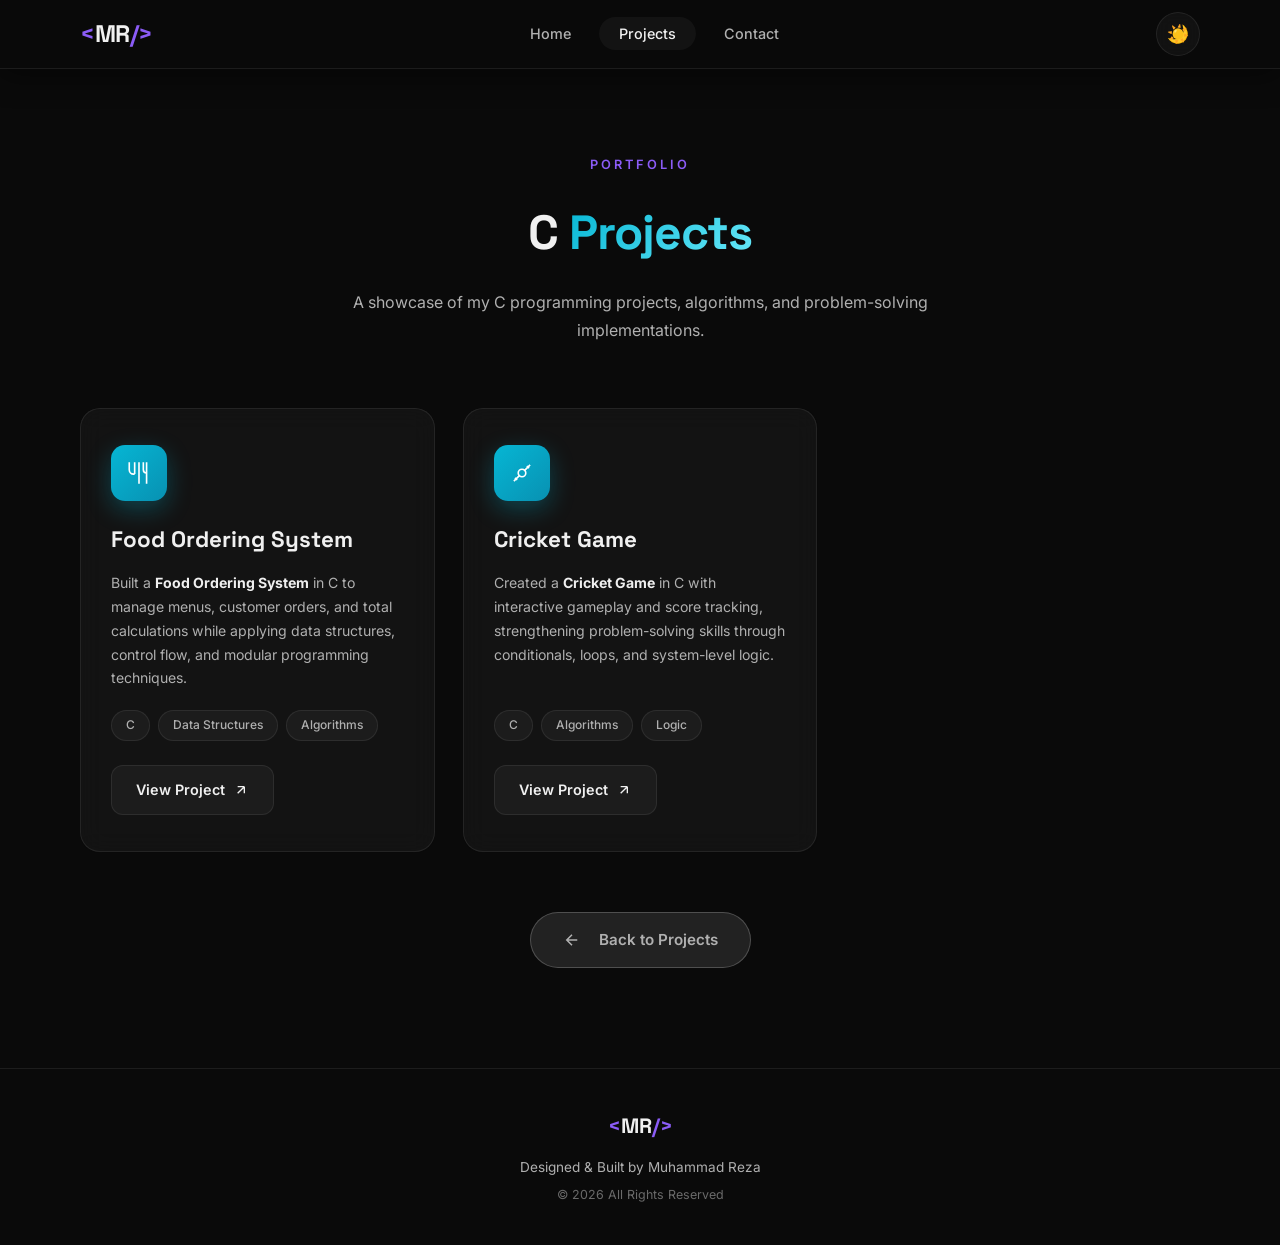
==== commit 59ea8457: "Update c.html and add target element asset Replit-Commit-Author: Agent" ====
--- a/c.html
+++ b/c.html
@@ -68,8 +68,9 @@
                     <div class="card-glow card-glow-cyan"></div>
                     <div class="project-icon-wrapper cyan-gradient">
                         <svg viewBox="0 0 24 24" fill="none" stroke="currentColor" stroke-width="1.5">
-                            <circle cx="12" cy="12" r="9"/>
-                            <path d="M8 16l8-8M9 7l8 8"/>
+                            <circle cx="12" cy="12" r="3.5"/>
+                            <path d="M4.5 19.5L10 14M14 10l5.5-5.5"/>
+                            <path d="M5.5 16.5l2 2M16.5 5.5l2 2"/>
                         </svg>
                     </div>
                     <h3 class="project-title">Cricket Game</h3>
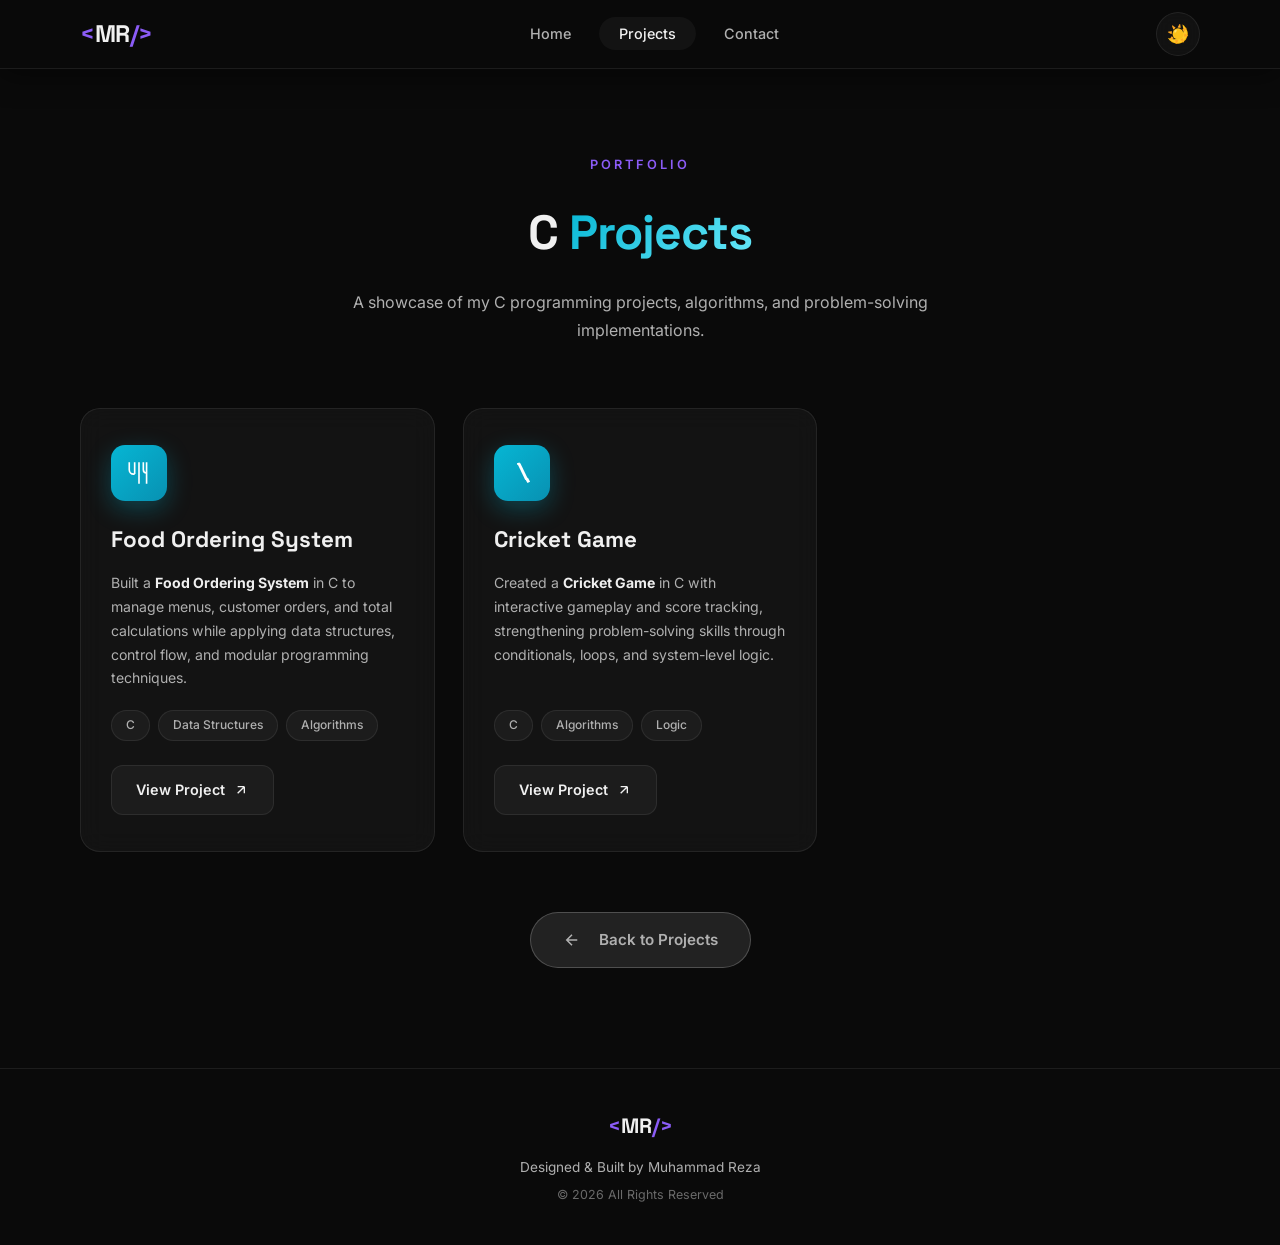
==== commit fb82aa6a: "Update c.html and add targeted element asset Replit-Commit-Author: Agent" ====
--- a/c.html
+++ b/c.html
@@ -68,9 +68,9 @@
                     <div class="card-glow card-glow-cyan"></div>
                     <div class="project-icon-wrapper cyan-gradient">
                         <svg viewBox="0 0 24 24" fill="none" stroke="currentColor" stroke-width="1.5">
-                            <circle cx="12" cy="12" r="3.5"/>
-                            <path d="M4.5 19.5L10 14M14 10l5.5-5.5"/>
-                            <path d="M5.5 16.5l2 2M16.5 5.5l2 2"/>
+                            <path d="M8 4l2.5-1 7 14.5-2.5 1L8 4Z" fill="currentColor" stroke="none"/>
+                            <path d="M15 17.5l2.5-1.2 2 3.8-2.5 1.2-2-3.8Z" fill="currentColor" stroke="none"/>
+                            <path d="M7.5 3.8L10 3"/>
                         </svg>
                     </div>
                     <h3 class="project-title">Cricket Game</h3>
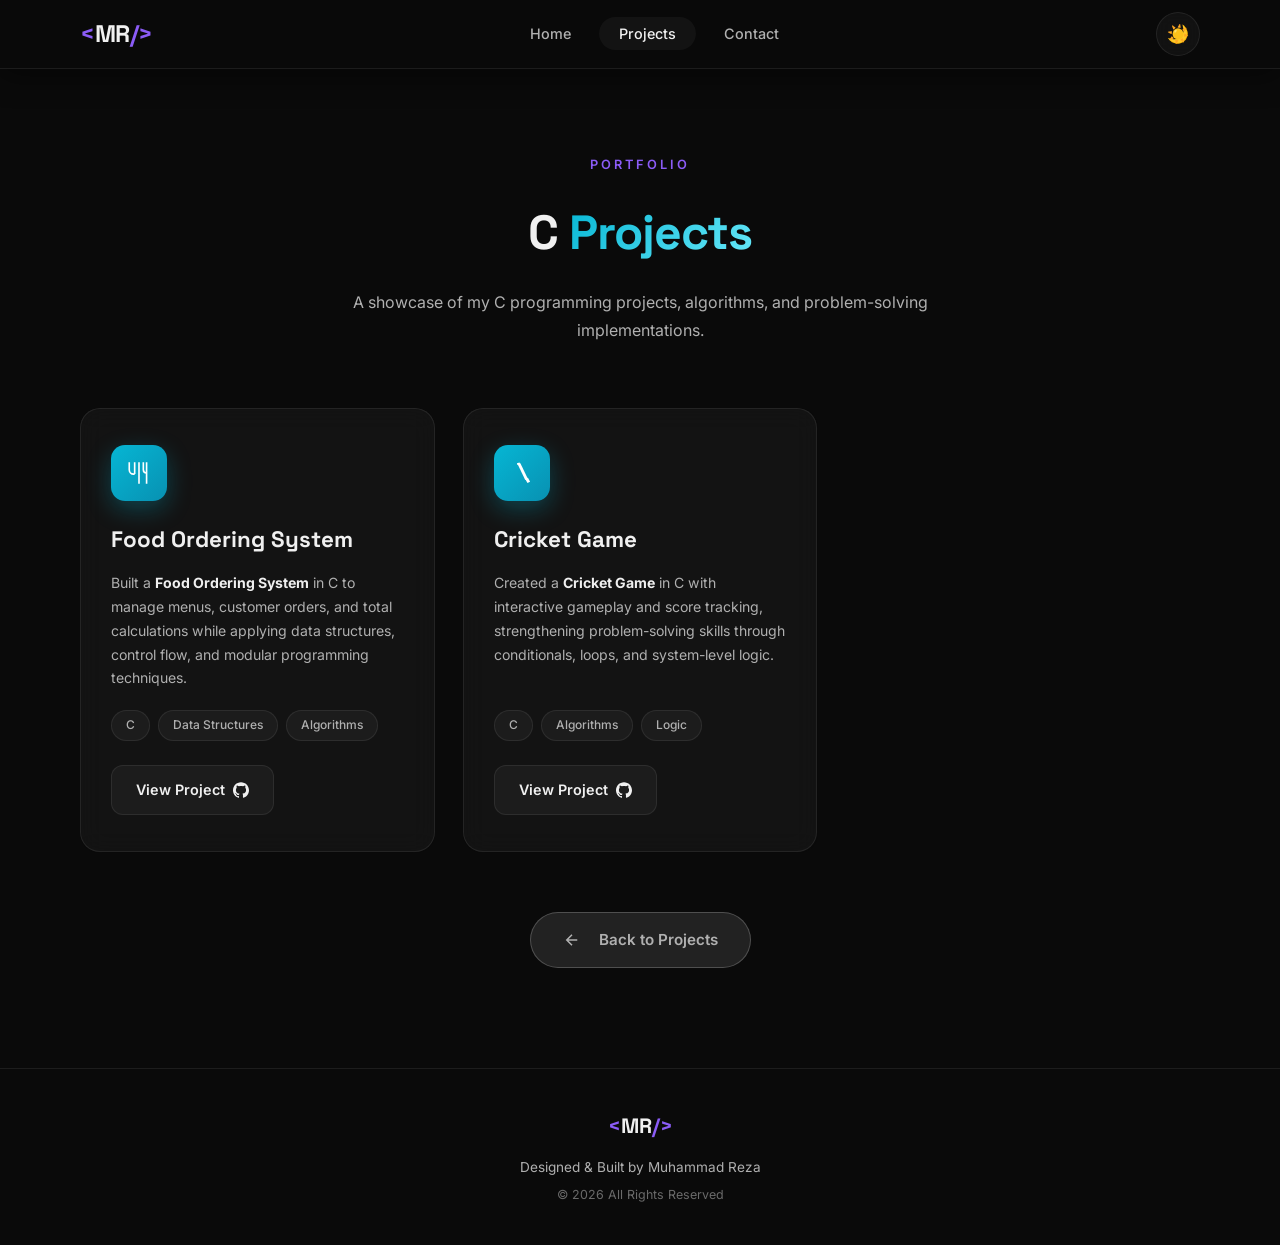
==== commit 16e6cc91: "Update C and Java documentation links Replit-Commit-Author: Agent" ====
--- a/c.html
+++ b/c.html
@@ -56,10 +56,10 @@
                         <span>Data Structures</span>
                         <span>Algorithms</span>
                     </div>
-                    <a href="#" class="project-cta">
+                    <a href="https://github.com/m-rezaa/Food-Ordering-System.git" target="_blank" rel="noopener noreferrer" class="project-cta">
                         <span>View Project</span>
-                        <svg viewBox="0 0 24 24" fill="none" stroke="currentColor" stroke-width="2">
-                            <path d="M7 17L17 7M17 7H7M17 7v10"/>
+                        <svg class="github-icon" viewBox="0 0 24 24" fill="currentColor" aria-hidden="true">
+                            <path d="M12 .297c-6.63 0-12 5.373-12 12 0 5.303 3.438 9.8 8.205 11.385.6.113.82-.258.82-.577 0-.285-.01-1.04-.015-2.04-3.338.724-4.042-1.61-4.042-1.61-.546-1.387-1.333-1.757-1.333-1.757-1.089-.745.084-.73.084-.73 1.205.085 1.84 1.237 1.84 1.237 1.07 1.835 2.809 1.305 3.495.998.108-.776.418-1.305.762-1.605-2.665-.3-5.466-1.332-5.466-5.93 0-1.31.465-2.38 1.235-3.22-.135-.303-.54-1.523.105-3.176 0 0 1.005-.322 3.3 1.23.96-.267 1.98-.4 3-.405 1.02.005 2.04.138 3 .405 2.28-1.552 3.285-1.23 3.285-1.23.645 1.653.24 2.873.12 3.176.765.84 1.23 1.91 1.23 3.22 0 4.61-2.805 5.625-5.475 5.92.435.375.81 1.096.81 2.22 0 1.606-.015 2.896-.015 3.286 0 .315.21.69.825.57C20.565 22.092 24 17.592 24 12.297c0-6.627-5.373-12-12-12"/>
                         </svg>
                     </a>
                 </div>
@@ -80,10 +80,10 @@
                         <span>Algorithms</span>
                         <span>Logic</span>
                     </div>
-                    <a href="#" class="project-cta">
+                    <a href="https://github.com/m-rezaa/Cricket-Game.git" target="_blank" rel="noopener noreferrer" class="project-cta">
                         <span>View Project</span>
-                        <svg viewBox="0 0 24 24" fill="none" stroke="currentColor" stroke-width="2">
-                            <path d="M7 17L17 7M17 7H7M17 7v10"/>
+                        <svg class="github-icon" viewBox="0 0 24 24" fill="currentColor" aria-hidden="true">
+                            <path d="M12 .297c-6.63 0-12 5.373-12 12 0 5.303 3.438 9.8 8.205 11.385.6.113.82-.258.82-.577 0-.285-.01-1.04-.015-2.04-3.338.724-4.042-1.61-4.042-1.61-.546-1.387-1.333-1.757-1.333-1.757-1.089-.745.084-.73.084-.73 1.205.085 1.84 1.237 1.84 1.237 1.07 1.835 2.809 1.305 3.495.998.108-.776.418-1.305.762-1.605-2.665-.3-5.466-1.332-5.466-5.93 0-1.31.465-2.38 1.235-3.22-.135-.303-.54-1.523.105-3.176 0 0 1.005-.322 3.3 1.23.96-.267 1.98-.4 3-.405 1.02.005 2.04.138 3 .405 2.28-1.552 3.285-1.23 3.285-1.23.645 1.653.24 2.873.12 3.176.765.84 1.23 1.91 1.23 3.22 0 4.61-2.805 5.625-5.475 5.92.435.375.81 1.096.81 2.22 0 1.606-.015 2.896-.015 3.286 0 .315.21.69.825.57C20.565 22.092 24 17.592 24 12.297c0-6.627-5.373-12-12-12"/>
                         </svg>
                     </a>
                 </div>
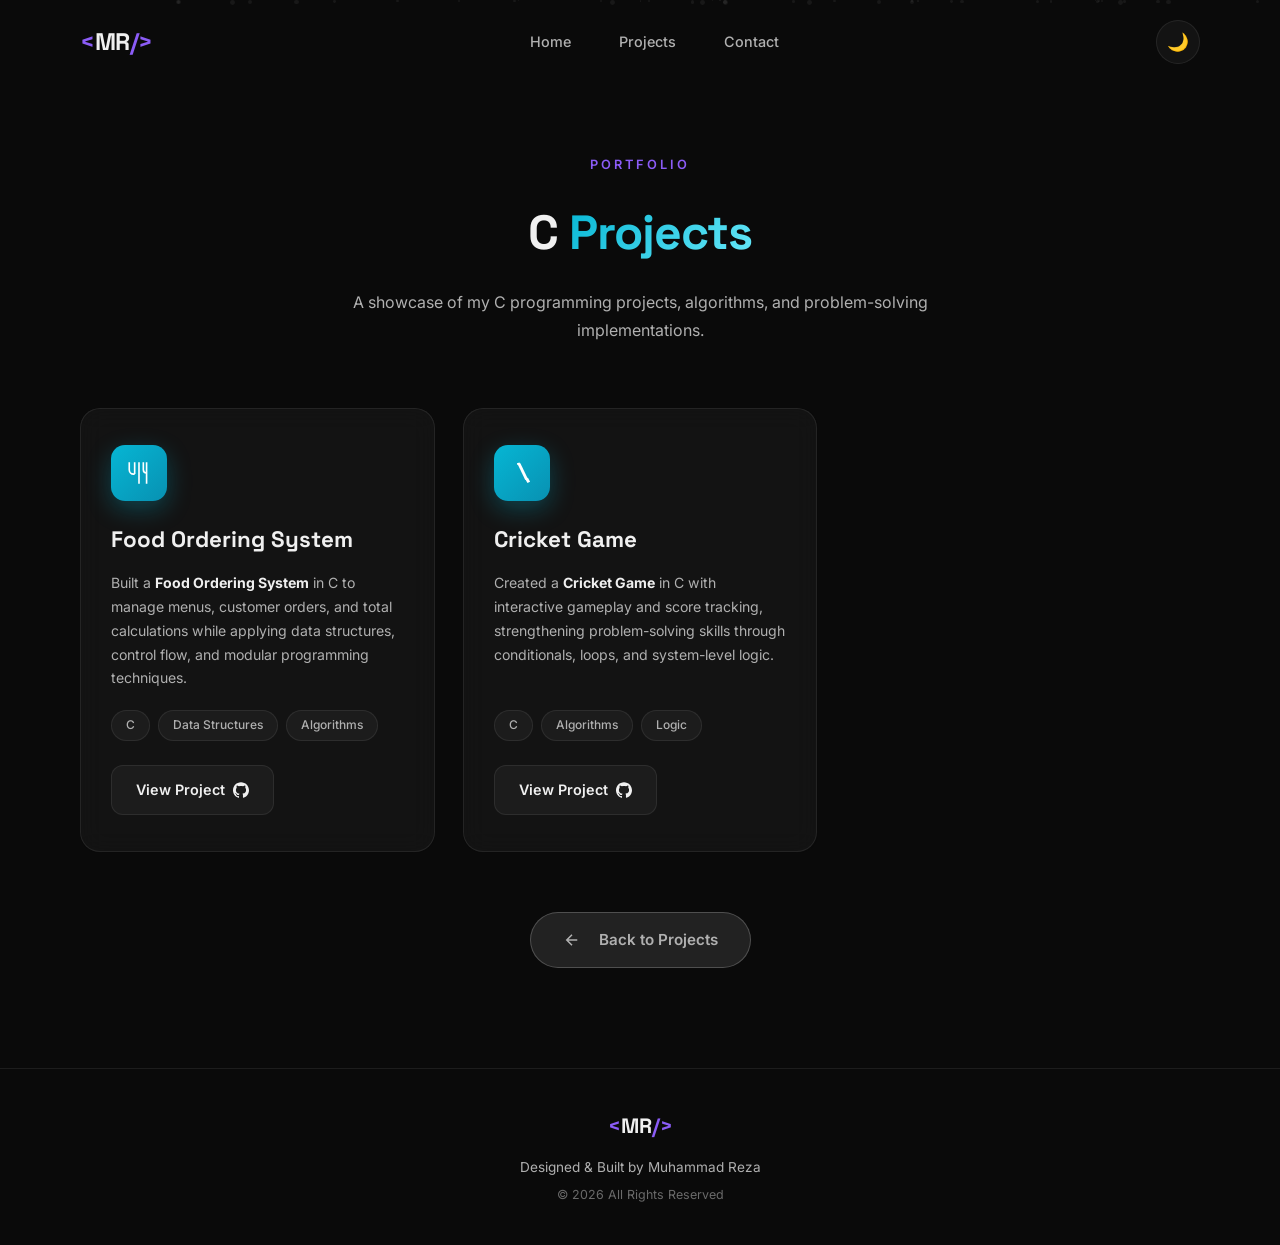
==== commit 881bac22: "Updated c.html" ====
--- a/c.html
+++ b/c.html
@@ -3,6 +3,7 @@
 <head>
     <meta charset="UTF-8">
     <meta name="viewport" content="width=device-width, initial-scale=1.0">
+    <link rel="icon" type="image/png" href="public/favicon.png" sizes="32x32">
     <title>C Language Projects | Muhammad Reza</title>
     <link rel="preconnect" href="https://fonts.googleapis.com">
     <link rel="preconnect" href="https://fonts.gstatic.com" crossorigin>
--- a/style.css
+++ b/style.css
@@ -254,7 +254,7 @@
 
 /* Hero Titles */
 .hero-titles {
-    display: flex; align-items: center; gap: 16px;
+    display: flex; align-items: center; gap: 20px;
     margin-bottom: 24px;
     animation: fadeInUp 0.8s ease 0.3s both;
 }
@@ -895,6 +895,7 @@
 .project-cta {
     display: inline-flex; align-items: center; gap: 8px;
     font-size: 0.9rem; font-weight: 600;
+    font-family: inherit;
     text-decoration: none;
     padding: 12px 24px;
     border-radius: 12px;
@@ -905,6 +906,13 @@
     position: relative; z-index: 1;
     align-self: flex-start;
     overflow: hidden;
+    cursor: pointer;
+}
+
+button.project-cta {
+    width: auto;
+    -webkit-appearance: none;
+    appearance: none;
 }
 
 .project-cta svg { width: 16px; height: 16px; transition: transform 0.3s ease; }
@@ -918,8 +926,134 @@
 .project-cta:hover svg { transform: translate(3px, -3px); }
 
 #project-uiux .project-cta:hover { border-color: rgba(139, 92, 246, 0.5); box-shadow: 0 4px 20px var(--purple-glow); }
+#project-wireframe .project-cta:hover { border-color: rgba(139, 92, 246, 0.5); box-shadow: 0 4px 20px var(--purple-glow); }
 #project-java .project-cta:hover { border-color: rgba(249, 115, 22, 0.5); box-shadow: 0 4px 20px var(--orange-glow); }
 #project-web .project-cta:hover { border-color: rgba(6, 182, 212, 0.5); box-shadow: 0 4px 20px var(--cyan-glow); }
+
+/* ===== FIGMA MODAL ===== */
+.figma-modal {
+    position: fixed;
+    inset: 0;
+    z-index: 2000;
+    display: none;
+    align-items: center;
+    justify-content: center;
+    padding: 24px;
+}
+
+.figma-modal.active {
+    display: flex;
+}
+
+.figma-modal-backdrop {
+    position: absolute;
+    inset: 0;
+    background: rgba(0, 0, 0, 0.7);
+    backdrop-filter: blur(4px);
+    animation: fadeIn 0.3s ease;
+}
+
+@keyframes fadeIn {
+    from { opacity: 0; }
+    to   { opacity: 1; }
+}
+
+.figma-modal-content {
+    position: relative;
+    z-index: 1;
+    width: 100%;
+    max-width: 1000px;
+    background: var(--bg-2);
+    border: 1px solid var(--border);
+    border-radius: 16px;
+    padding: 16px;
+    box-shadow: 0 30px 80px rgba(0, 0, 0, 0.5);
+    animation: modalSlideUp 0.3s ease;
+}
+
+@keyframes modalSlideUp {
+    from { opacity: 0; transform: translateY(30px); }
+    to   { opacity: 1; transform: translateY(0); }
+}
+
+.figma-modal-content iframe {
+    width: 100%;
+    height: 550px;
+    border: none;
+    border-radius: 8px;
+    display: block;
+}
+
+.figma-modal-close {
+    position: absolute;
+    top: -14px;
+    right: -14px;
+    width: 36px;
+    height: 36px;
+    border-radius: 50%;
+    border: 1px solid var(--border);
+    background: var(--bg-3);
+    color: var(--text);
+    cursor: pointer;
+    display: flex;
+    align-items: center;
+    justify-content: center;
+    transition: all 0.2s ease;
+    z-index: 2;
+}
+
+.figma-modal-close svg {
+    width: 18px;
+    height: 18px;
+}
+
+.figma-modal-close:hover {
+    background: var(--orange);
+    color: #fff;
+    border-color: var(--orange);
+    transform: rotate(90deg);
+}
+
+@media (max-width: 768px) {
+    .figma-modal { padding: 16px; }
+    .figma-modal-content { padding: 12px; }
+    .figma-modal-content iframe { height: 400px; }
+    .figma-modal-close { top: -12px; right: -12px; }
+}
+
+/* ===== PINNED CARD ===== */
+.project-card.pinned {
+    border-color: rgba(249, 115, 22, 0.35);
+    box-shadow: 0 8px 30px rgba(249, 115, 22, 0.15);
+}
+
+.pin-badge {
+    position: absolute;
+    top: 18px;
+    right: 20px;
+    z-index: 2;
+    width: 34px;
+    height: 34px;
+    border-radius: 8px;
+    display: flex;
+    align-items: center;
+    justify-content: center;
+    background: rgba(249, 115, 22, 0.12);
+    border: 1px solid rgba(249, 115, 22, 0.25);
+    color: var(--orange);
+    transition: all 0.3s ease;
+}
+
+.pin-badge svg {
+    width: 18px;
+    height: 18px;
+}
+
+.project-card.pinned:hover .pin-badge {
+    background: rgba(249, 115, 22, 0.2);
+    border-color: rgba(249, 115, 22, 0.4);
+    transform: rotate(-10deg) scale(1.1);
+}
 
 /* ===== CONTACT SECTION ===== */
 .contact {
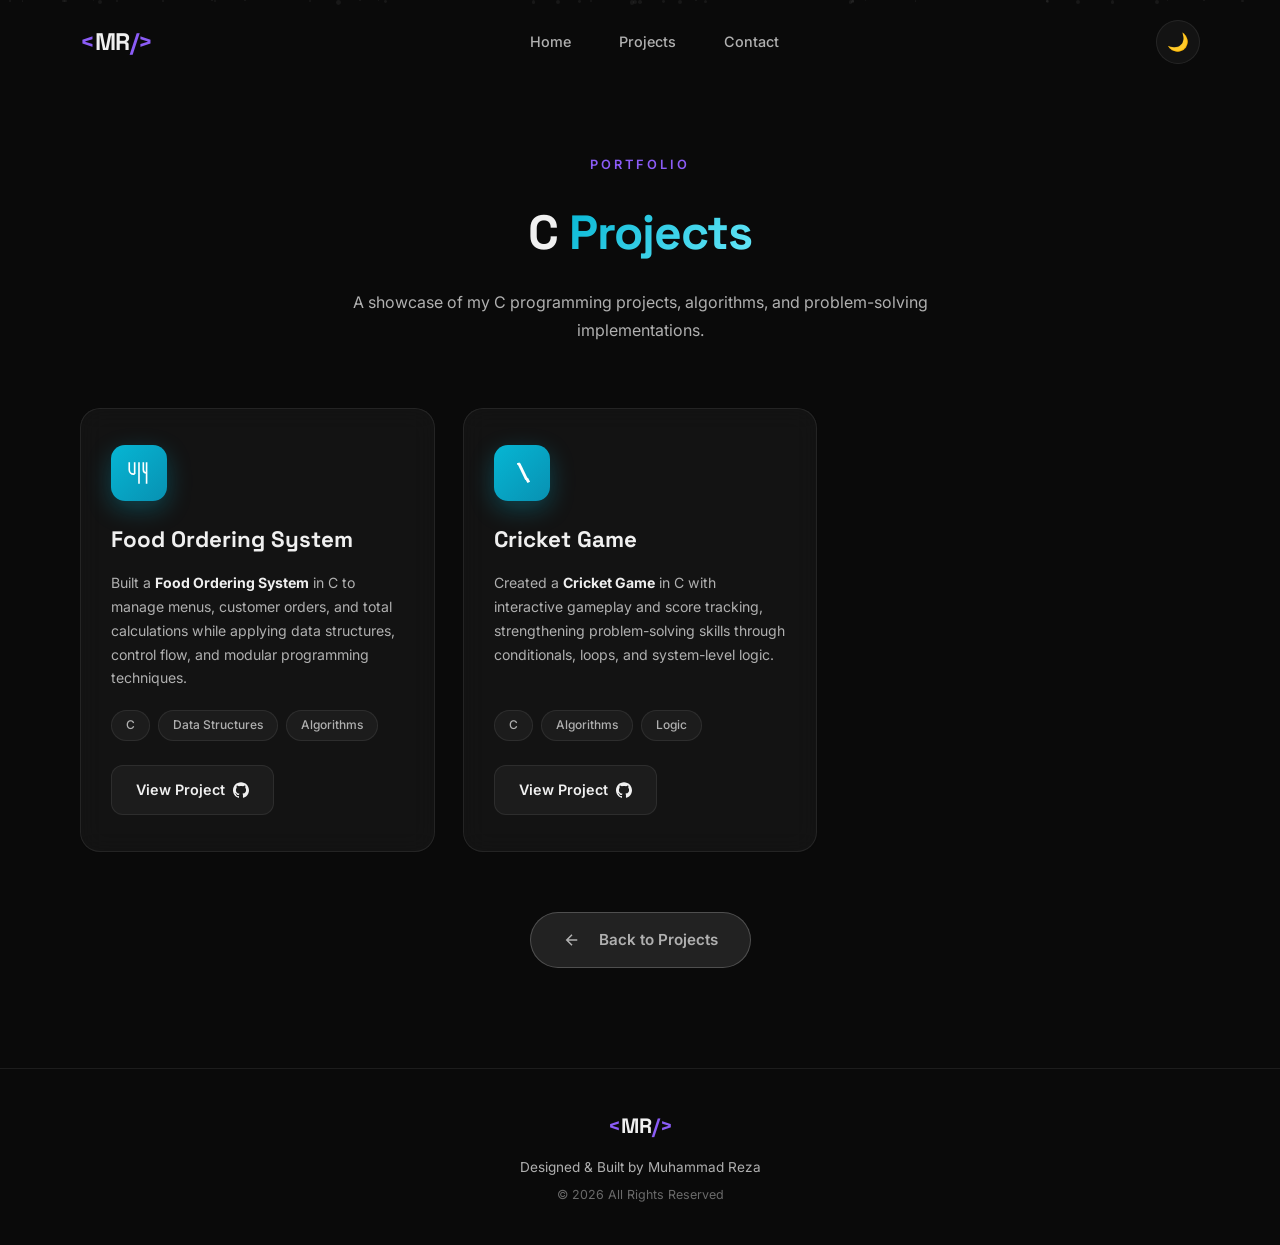
==== commit ba3d926c: "Updated c.html" ====
--- a/c.html
+++ b/c.html
@@ -3,7 +3,7 @@
 <head>
     <meta charset="UTF-8">
     <meta name="viewport" content="width=device-width, initial-scale=1.0">
-    <link rel="icon" type="image/png" href="public/favicon.png" sizes="32x32">
+    <link rel="icon" type="image/png" href="favicon.png" sizes="32x32">
     <title>C Language Projects | Muhammad Reza</title>
     <link rel="preconnect" href="https://fonts.googleapis.com">
     <link rel="preconnect" href="https://fonts.gstatic.com" crossorigin>
